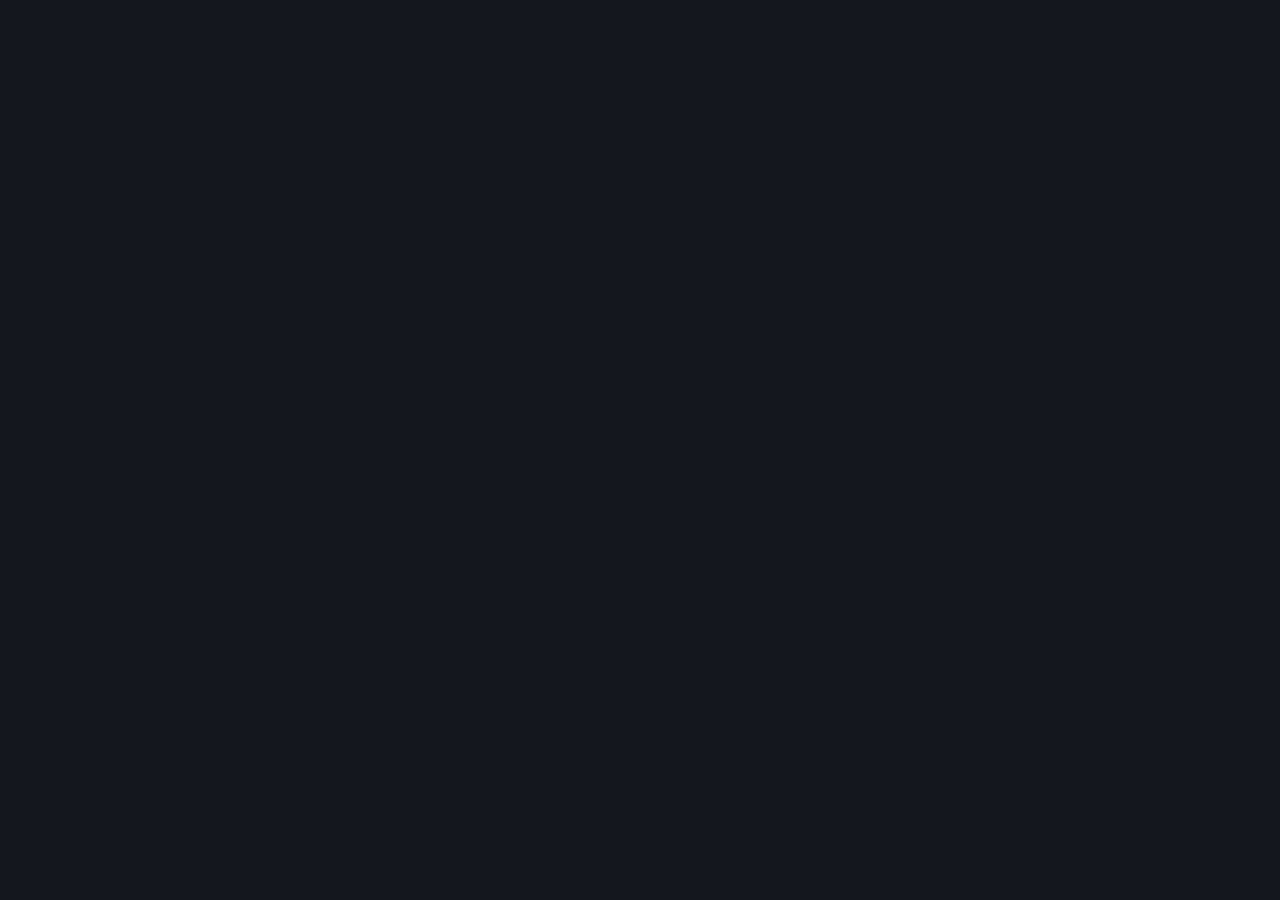
==== pages/cadastro.html @ a3da17a2 "Header e Iniciando Main" ====
<!DOCTYPE html>
<html lang="en">
<head>
    <meta charset="UTF-8">
    <meta http-equiv="X-UA-Compatible" content="IE=edge">
    <meta name="viewport" content="width=device-width, initial-scale=1.0">
    <link rel="stylesheet" href="/geral.css">
    <title>Register</title>
</head>
<body>
    
</body>
</html>
---- geral.css ----
*{
    margin: 0%;
    padding: 0%;
    font-family: 'Trebuchet MS', 'Lucida Sans Unicode', 'Lucida Grande', 'Lucida Sans', Arial, sans-serif;
    color: var(--corBranca);
}
:root{
    --corBranca:white;
    --corPreta:black;
    --corNavBar:#282d43cc;
    --corBackGroundNavBarButton:#060c11;
    --corBackGroundAll:#15171e;
    --corNavBar:#222639f2;
}
body{
    display: flex;
    flex-direction: column;
    background-color: var(--corBackGroundAll);
    align-items: center;
    justify-content: center;

}
/* INICIO HEADER */
header{
    display: flex;
    justify-content: space-between;
    border-radius: 10px;
    margin-top: 20px;
    width: 70%;
    height: 80px;
    background-color: var(--corNavBar);
}
#logo-blizzard{
    width: 80px;
    
}
ul{
gap: 80px;
display: flex;
align-items: center;
justify-content: center;
}
#user-image{
    display: flex;
    justify-content: center;
    align-items: center;
    text-align: center;
}
a,li{
    text-decoration: none;
    list-style-type: none;
}

#lado-esquerdo{
    display: flex;
    margin-left: 20px;
    align-items: center;
    justify-content: center;
}
nav{
    display: flex;
}
#lado-direito{
    margin-right:20px ;
    display: flex;
    align-items: center;
    justify-content: center;
}
#button-donwload{
    display: flex;
    align-items: center;
    justify-content: center;
    gap: 6px;
    background-color: var(--corBackGroundNavBarButton);
    border: none;
    width: 220px;
    height: 50px;
    border-radius: 10px;
}
#button-donwload:hover{
    background-color: #03002b;
}
a:hover{
    color: #ffffff50;
}
#image-donwload{
    width: 30px;
    
}
.gameFonte,.mudaFonte{
    font-size:18px;
}
#alinha-icone{
    display: flex;
   justify-content: center;
   align-items: center;
}
/* FIM HEADER */

/* INICIO MAIN */
main{
    margin-top: 40px;
    width: 70%;
    height: 800px;
    background-color: rgba(0, 0, 0, 0);
}
.banner{
   width: 1345px;
   height: 500px;
   background-image: url(/images/banner.svg);
   background-repeat: no-repeat;
   background-color: red;
}
 
/* FIM MAIN */
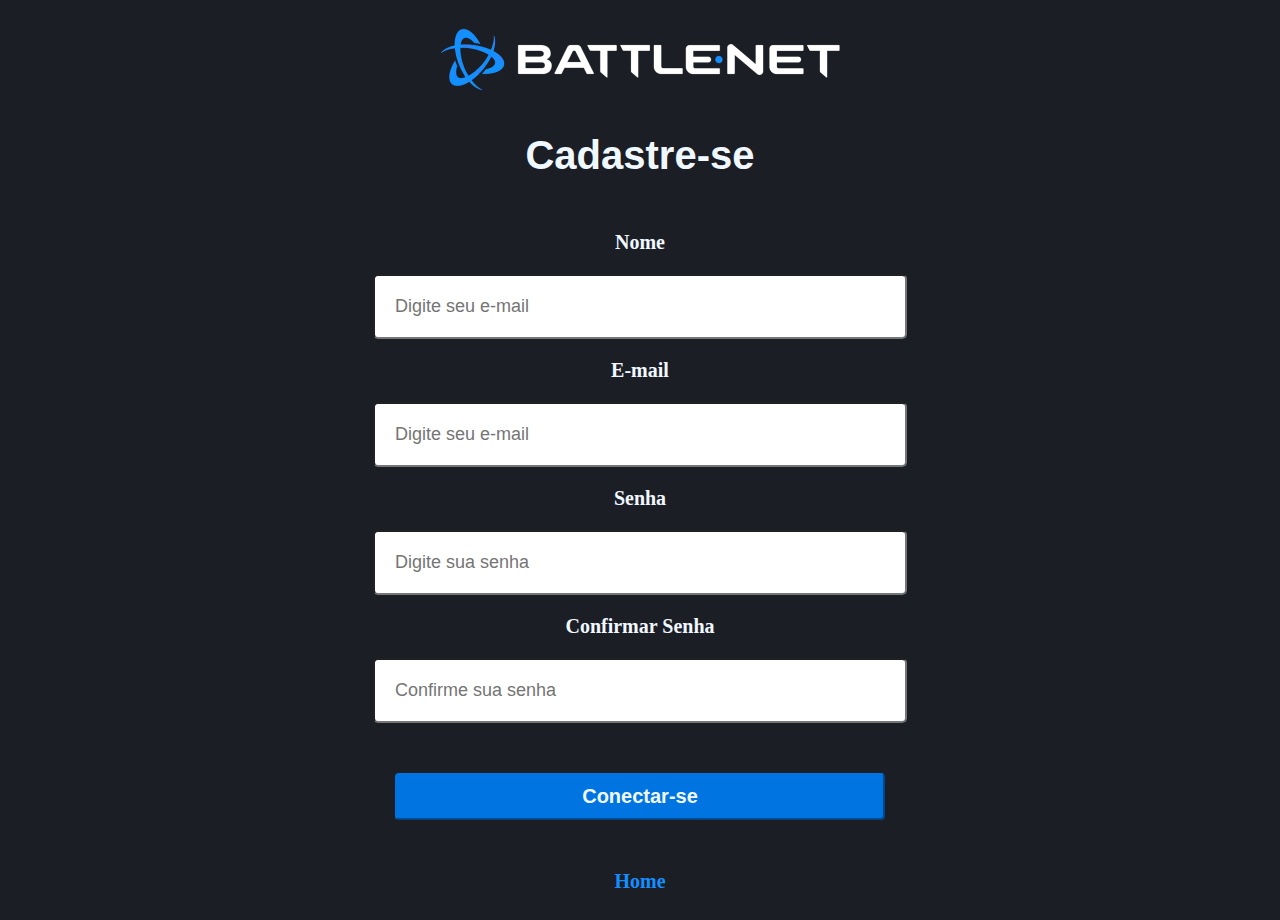
==== commit 3b8b0052: "Finalizando tela de login e cadastro" ====
--- a/pages/cadastro.html
+++ b/pages/cadastro.html
@@ -1,13 +1,30 @@
 <!DOCTYPE html>
-<html lang="en">
+<html lang="pt-br">
 <head>
     <meta charset="UTF-8">
     <meta http-equiv="X-UA-Compatible" content="IE=edge">
     <meta name="viewport" content="width=device-width, initial-scale=1.0">
-    <link rel="stylesheet" href="/geral.css">
+    <link rel="stylesheet" href="/styles/cadastro.css">
+    <link rel="stylesheet" href="/styles/login.css">
     <title>Register</title>
 </head>
 <body>
-    
+    <main>
+        
+        <section id="container-form">
+            <div id="banner-login">
+                <img id="logo-login" src="/images/bannerLogin.png" alt="Banner login">
+            </div>
+            <form action="#" id="preencher-login">
+                <h2>Cadastre-se</h2>
+                <label for="e-mail">Nome</label><input placeholder="Digite seu e-mail" type="text" name="userName">
+                <label for="e-mail">E-mail</label><input placeholder="Digite seu e-mail" type="email" name="userEmail">
+                <label for="password">Senha</label><input placeholder="Digite sua senha" type="password" name="password">
+                <label for="password">Confirmar Senha</label><input placeholder="Confirme sua senha" type="password" name="confirmPassword">
+                <button type="submit"><label id="activate-cursor">Conectar-se</label></button>
+                <a href="/index.html">Home</a>
+            </form>
+        </section>
+    </main>    
 </body>
 </html>--- a/styles/login.css
+++ b/styles/login.css
@@ -0,0 +1,94 @@
+body{
+   font-family: "Noto Sans", "Georgia", "Times New Roman", "Times", "Segoe UI Symbol", "Segoe MDL2 Assets", sans-serif;;
+   display: flex;
+   height: 100vh;
+   margin: 0%;
+   padding: 0%;
+   background-color:#1c1e26;
+
+}
+main{
+    display: flex;
+    justify-content: center;
+    align-items: center top;
+    margin-top: 20px;
+    width: 100%;
+    height:100%;
+    background-color:#1c1e26;
+}
+#container{
+    display: flex;
+    justify-content: center;
+    align-items: center;
+    width: 100%;
+    height: 80px;
+}
+
+#container-form{
+    width: 700px;
+    height: 800px;
+   
+}
+#banner-login{
+    display: flex;
+    justify-content: center;
+    align-items: center;
+    height: 80px;
+    width: 100%;
+    
+    background-repeat: no-repeat;
+}
+#preencher-login{
+    display: flex;
+    align-items: center;
+    flex-direction: column;
+  
+}
+#preencher-login input{
+    font-size: 18px;
+    border-radius: 5px;
+    padding: 20px;
+    width: 70%;
+    color: rgb(0, 0, 0);
+}
+#preencher-login label{
+    font-weight: bold;
+    color: aliceblue;
+    font-size: 20px;
+    padding: 20px;
+}
+#preencher-login h2{
+    font-weight: bold;
+    color: aliceblue;
+    font-size: 40px;
+}
+#preencher-login button{
+    border-radius: 4px;
+    margin-top: 50px;
+    padding: 10px;
+    width: 70%;
+    border-color:#0074e0;
+    background-color: #0074e0;
+    cursor: pointer;
+}
+#preencher-login #activate-cursor:hover{
+    cursor: pointer;
+}
+a{
+    font-size: 20px;
+    font-weight: 700;
+    margin-top:50px; 
+    text-decoration: none;
+    cursor: pointer;
+    color:#148eff;
+}
+button:hover{
+    cursor: pointer;
+    border: solid 2px #ff0000;
+}
+a:hover{
+  border-bottom: solid 1px #148eff;
+}
+h2{
+    font-family: Verdana, Geneva, Tahoma, sans-serif;
+}